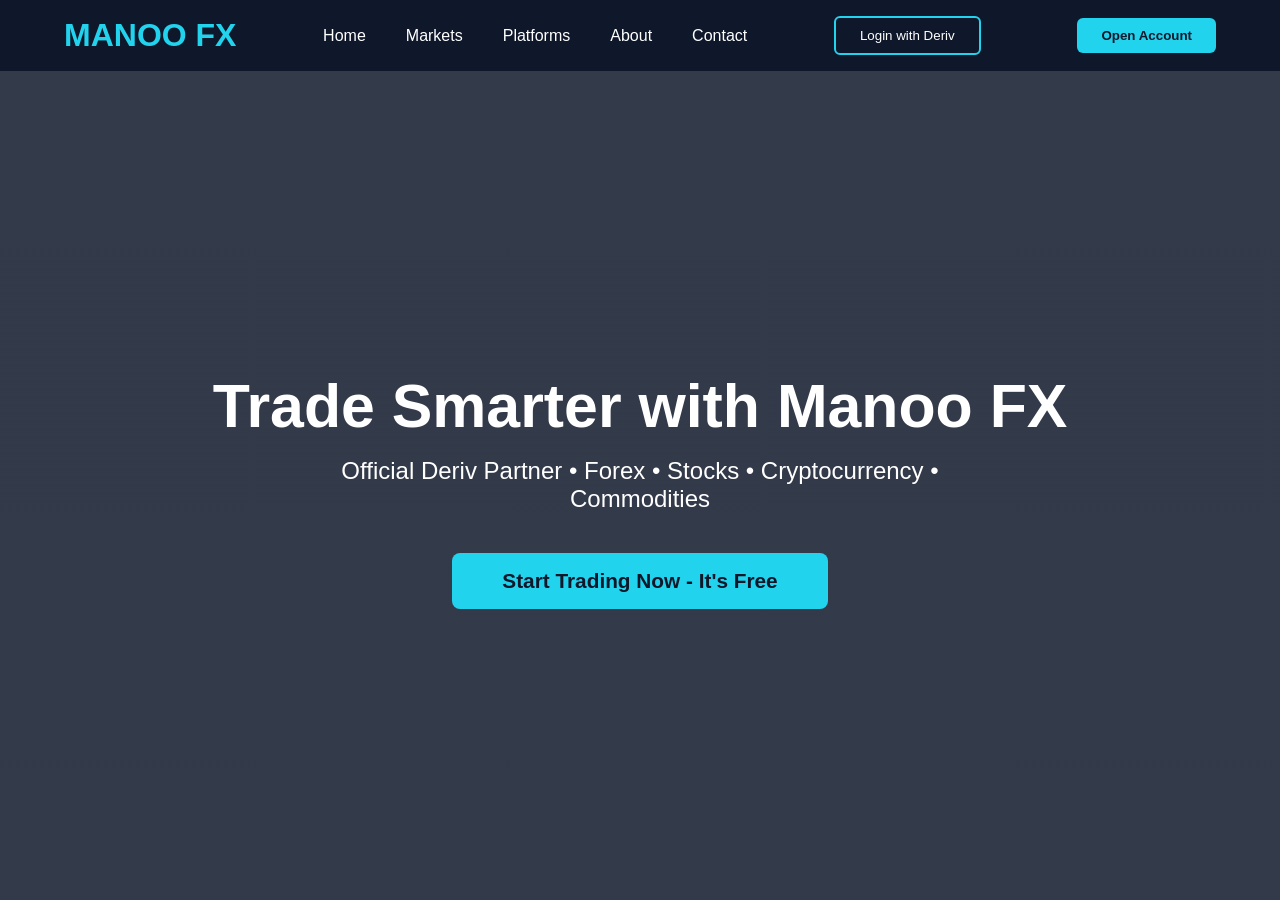
==== index.html @ 4ee718bc "Add files via upload" ====
<!DOCTYPE html>
<html lang="en">
<head>
    <meta charset="UTF-8">
    <meta name="viewport" content="width=device-width, initial-scale=1.0">
    <title>Manoo FX - Trade with Confidence</title>
    <link rel="stylesheet" href="style.css">
</head>
<body>
    
    <!-- HEADER -->
    <header>
        <nav>
            <div class="logo">MANOO FX</div>
            <ul>
                <li>Home</li>
                <li>Markets</li>
                <li>Platforms</li>
                <li>About</li>
                <li>Contact</li>
            </ul>
            <!-- Login Button -->
<a href="https://oauth.deriv.com/oauth2/authorize?app_id=33NyIprKo3XAhtN4o99wt&redirect_uri=https://manoo-fx.netlify.app/dashboard.html" target="_blank">
    <button class="btn-login">Login with Deriv</button>
</a>
            <a href="https://www.deriv.com/signup/" target="_blank">
                <button class="btn-signup">Open Account</button>
            </a>
        </nav>
    </header>

    <!-- HERO SECTION -->
    <section class="hero">
        <h1>Trade Smarter with Manoo FX</h1>
        <p>Official Deriv Partner • Forex • Stocks • Cryptocurrency • Commodities</p>
    <a href="dashboard.html">
         <button class="btn-main">Start Trading Now - It's Free</button>
    </a>
    </section>

</body>
</html>
---- style.css ----
* {
    margin: 0;
    padding: 0;
    box-sizing: border-box;
}

body {
    font-family: 'Segoe UI', Tahoma, Geneva, Verdana, sans-serif;
}

header {
    background-color: #0f172a;
    padding: 1rem 5%;
    color: white;
    position: fixed;
    width: 100%;
    top: 0;
    z-index: 100;
}

nav {
    display: flex;
    align-items: center;
    justify-content: space-between;
    max-width: 1200px;
    margin: 0 auto;
}

.logo {
    font-size: 2rem;
    font-weight: bold;
    color: #22d3ee;
}

nav ul {
    display: flex;
    list-style: none;
    gap: 2.5rem;
}

nav li {
    cursor: pointer;
    font-weight: 500;
}

.btn-login {
    background: transparent;
    color: white;
    border: 2px solid #22d3ee;
    padding: 10px 24px;
    border-radius: 6px;
    cursor: pointer;
    margin-right: 10px;
}

.btn-signup {
    background: #22d3ee;
    color: #0f172a;
    border: none;
    padding: 10px 24px;
    border-radius: 6px;
    cursor: pointer;
    font-weight: bold;
}

/* Hero */
.hero {
    background: linear-gradient(rgba(15, 23, 42, 0.85), rgba(15, 23, 42, 0.85)), 
                url('https://source.unsplash.com/random/1920x1080/?finance,trading') center/cover no-repeat;
    height: 100vh;
    display: flex;
    flex-direction: column;
    justify-content: center;
    align-items: center;
    text-align: center;
    color: white;
    padding-top: 80px;
}

.hero h1 {
    font-size: 3.8rem;
    margin-bottom: 1rem;
}

.hero p {
    font-size: 1.5rem;
    max-width: 700px;
    margin-bottom: 2.5rem;
}

.btn-main {
    background: #22d3ee;
    color: #0f172a;
    font-size: 1.3rem;
    padding: 16px 50px;
    border: none;
    border-radius: 8px;
    cursor: pointer;
    font-weight: bold;
}
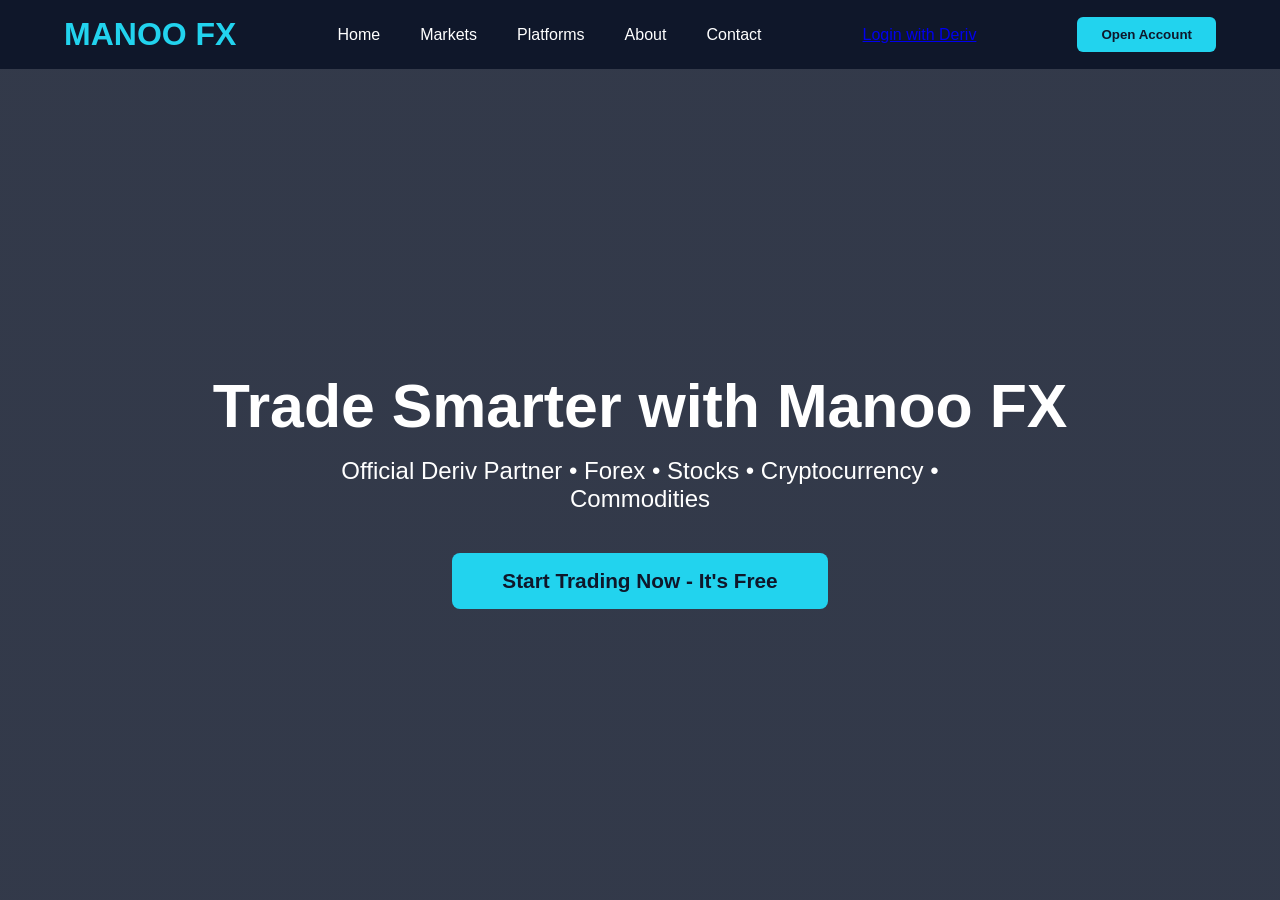
==== commit dec1f0ef: "Update index.html" ====
--- a/index.html
+++ b/index.html
@@ -20,9 +20,8 @@
                 <li>Contact</li>
             </ul>
             <!-- Login Button -->
-<a href="https://oauth.deriv.com/oauth2/authorize?app_id=33NyIprKo3XAhtN4o99wt&redirect_uri=https://manoo-fx.netlify.app/dashboard.html" target="_blank">
-    <button class="btn-login">Login with Deriv</button>
-</a>
+  <a href="#" id="deriv-login-btn">Login with Deriv</a>
+<script src="oauth.js"></script>
             <a href="https://www.deriv.com/signup/" target="_blank">
                 <button class="btn-signup">Open Account</button>
             </a>
@@ -39,4 +38,4 @@
     </section>
 
 </body>
-</html>+</html>
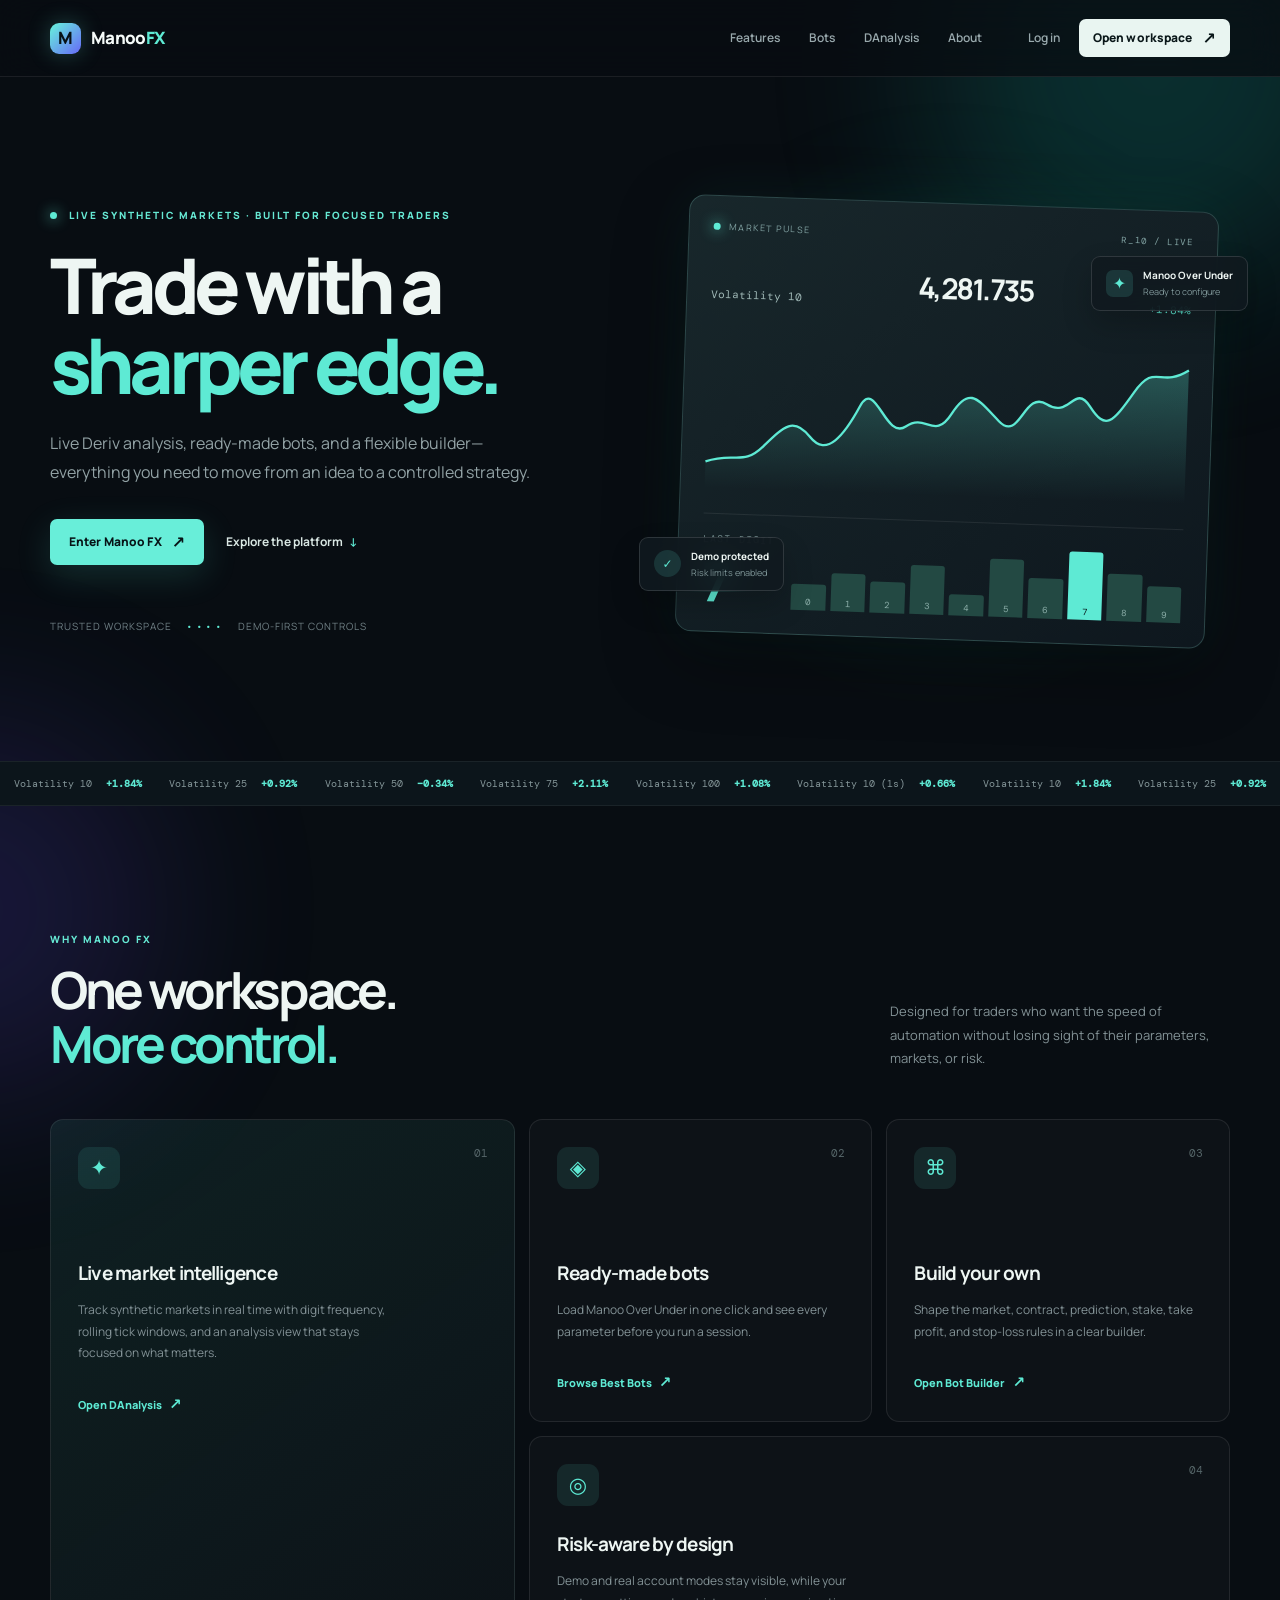
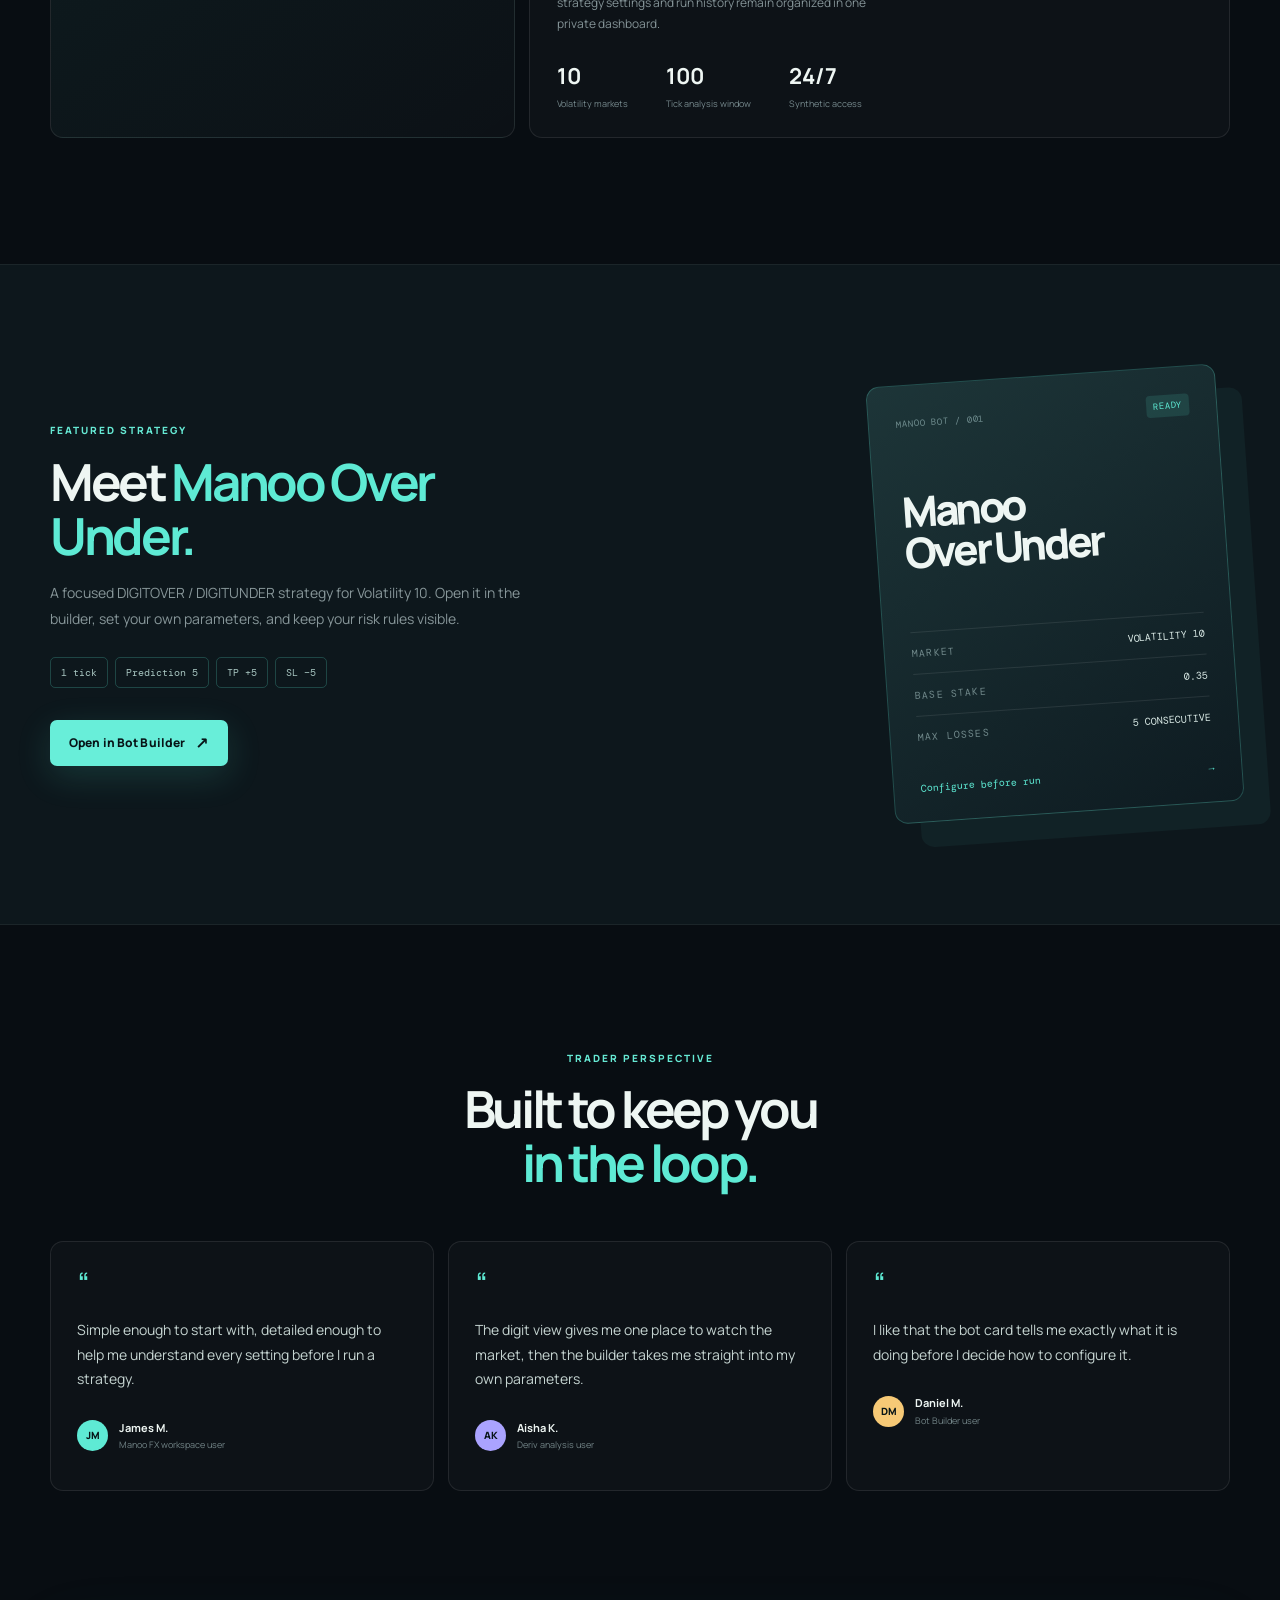
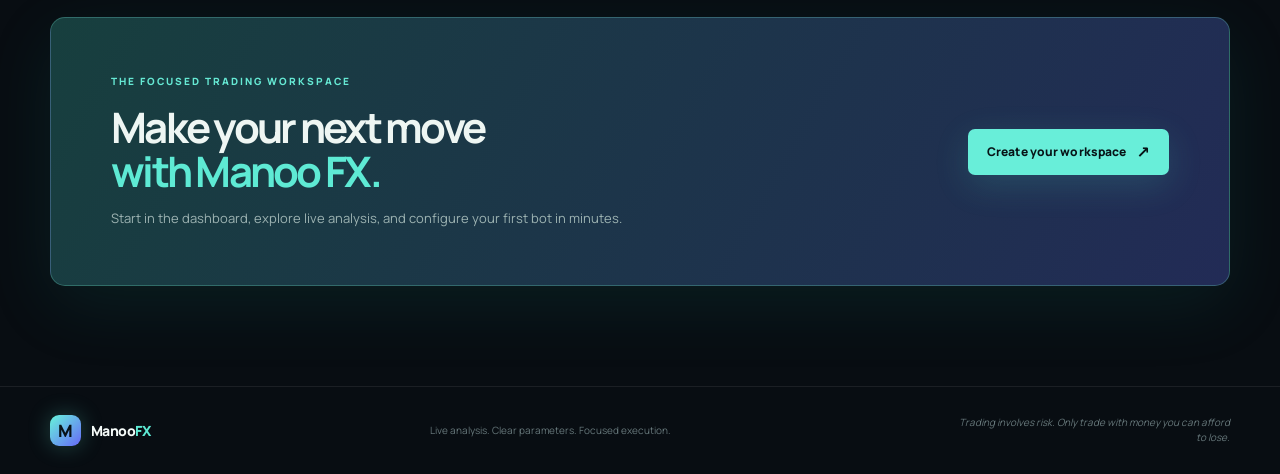
==== commit 1cd1ad88: "Redesign Manoo FX landing page" ====
--- a/index.html
+++ b/index.html
@@ -1,41 +1,60 @@
-<!DOCTYPE html>
-<html lang="en">
-<head>
-    <meta charset="UTF-8">
-    <meta name="viewport" content="width=device-width, initial-scale=1.0">
-    <title>Manoo FX - Trade with Confidence</title>
-    <link rel="stylesheet" href="style.css">
-</head>
-<body>
-    
-    <!-- HEADER -->
-    <header>
-        <nav>
-            <div class="logo">MANOO FX</div>
-            <ul>
-                <li>Home</li>
-                <li>Markets</li>
-                <li>Platforms</li>
-                <li>About</li>
-                <li>Contact</li>
-            </ul>
-            <!-- Login Button -->
-  <a href="#" id="deriv-login-btn">Login with Deriv</a>
-<script src="oauth.js"></script>
-            <a href="https://www.deriv.com/signup/" target="_blank">
-                <button class="btn-signup">Open Account</button>
-            </a>
-        </nav>
-    </header>
-
-    <!-- HERO SECTION -->
-    <section class="hero">
-        <h1>Trade Smarter with Manoo FX</h1>
-        <p>Official Deriv Partner • Forex • Stocks • Cryptocurrency • Commodities</p>
-    <a href="dashboard.html">
-         <button class="btn-main">Start Trading Now - It's Free</button>
-    </a>
-    </section>
-
-</body>
-</html>
+<!doctype html>
+<html lang="en">
+<head>
+  <meta charset="UTF-8">
+  <meta name="viewport" content="width=device-width, initial-scale=1">
+  <meta name="description" content="Manoo FX — live Deriv analysis, ready-made bots, and a focused bot builder workspace.">
+  <title>Manoo FX — Trade with a sharper edge</title>
+  <link rel="preconnect" href="https://fonts.googleapis.com">
+  <link rel="preconnect" href="https://fonts.gstatic.com" crossorigin>
+  <link href="https://fonts.googleapis.com/css2?family=DM+Mono:wght@400;500&family=Manrope:wght@400;500;600;700;800&display=swap" rel="stylesheet">
+  <link rel="stylesheet" href="style.css">
+</head>
+<body>
+  <div class="ambient ambient-one"></div><div class="ambient ambient-two"></div>
+  <header class="site-header">
+    <nav class="nav shell" aria-label="Main navigation">
+      <a class="brand" href="index.html"><span class="brand-mark">M</span><span>Manoo<span class="brand-accent">FX</span></span></a>
+      <div class="nav-links"><a href="#features">Features</a><a href="#bots">Bots</a><a href="#analysis">DAnalysis</a><a href="#about">About</a></div>
+      <div class="nav-actions"><a class="login-link" id="deriv-login-btn" href="#">Log in</a><a class="button button-small" href="dashboard.html">Open workspace <span>↗</span></a></div>
+      <button class="menu-toggle" aria-label="Open menu">☰</button>
+    </nav>
+  </header>
+
+  <main>
+    <section class="hero shell">
+      <div class="hero-copy">
+        <div class="eyebrow"><span class="pulse"></span> Live synthetic markets · built for focused traders</div>
+        <h1>Trade with a<br><span>sharper edge.</span></h1>
+        <p class="hero-lede">Live Deriv analysis, ready-made bots, and a flexible builder—everything you need to move from an idea to a controlled strategy.</p>
+        <div class="hero-actions"><a class="button button-primary" href="dashboard.html">Enter Manoo FX <span>↗</span></a><a class="text-link" href="#features">Explore the platform <span>↓</span></a></div>
+        <div class="trust-row"><span>Trusted workspace</span><span class="trust-dots">••••</span><span>Demo-first controls</span></div>
+      </div>
+      <div class="hero-visual" aria-label="Manoo FX market preview">
+        <div class="visual-glow"></div>
+        <div class="terminal-card">
+          <div class="terminal-top"><div><span class="live-dot"></span><span>MARKET PULSE</span></div><span class="mono">R_10 / LIVE</span></div>
+          <div class="terminal-price"><span class="mono">Volatility 10</span><strong>4,281.735</strong><span class="positive">+1.84%</span></div>
+          <svg class="sparkline" viewBox="0 0 620 190" role="img" aria-label="Live market chart"><defs><linearGradient id="area" x1="0" x2="0" y1="0" y2="1"><stop offset="0" stop-color="#5eead4" stop-opacity=".28"/><stop offset="1" stop-color="#5eead4" stop-opacity="0"/></linearGradient></defs><path d="M0 156 C38 142 48 161 74 134 S112 94 134 120 S178 116 197 78 S231 121 257 102 S294 120 316 83 S349 64 377 91 S408 49 438 67 S473 38 494 68 S523 89 550 48 S582 42 620 17 V190 H0Z" fill="url(#area)"/><path d="M0 156 C38 142 48 161 74 134 S112 94 134 120 S178 116 197 78 S231 121 257 102 S294 120 316 83 S349 64 377 91 S408 49 438 67 S473 38 494 68 S523 89 550 48 S582 42 620 17" fill="none" stroke="#5eead4" stroke-width="3"/></svg>
+          <div class="digit-panel"><div><span class="label">LAST DIGIT</span><b>7</b></div><div class="digit-bars"><span style="height:35%">0</span><span style="height:52%">1</span><span style="height:42%">2</span><span style="height:66%">3</span><span style="height:28%">4</span><span style="height:78%">5</span><span style="height:54%">6</span><span class="active" style="height:92%">7</span><span style="height:64%">8</span><span style="height:48%">9</span></div></div>
+        </div>
+        <div class="float-chip chip-top"><span class="chip-icon">✦</span><span><b>Manoo Over Under</b><small>Ready to configure</small></span></div>
+        <div class="float-chip chip-bottom"><span class="green-check">✓</span><span><b>Demo protected</b><small>Risk limits enabled</small></span></div>
+      </div>
+    </section>
+
+    <div class="ticker"><div class="ticker-track"><span>Volatility 10 <b>+1.84%</b></span><span>Volatility 25 <b>+0.92%</b></span><span>Volatility 50 <b>−0.34%</b></span><span>Volatility 75 <b>+2.11%</b></span><span>Volatility 100 <b>+1.08%</b></span><span>Volatility 10 (1s) <b>+0.66%</b></span><span>Volatility 10 <b>+1.84%</b></span><span>Volatility 25 <b>+0.92%</b></span></div></div>
+
+    <section class="section shell" id="features"><div class="section-heading"><div><div class="eyebrow">Why Manoo FX</div><h2>One workspace.<br><span>More control.</span></h2></div><p>Designed for traders who want the speed of automation without losing sight of their parameters, markets, or risk.</p></div><div class="feature-grid"><article class="feature-card feature-large"><span class="number">01</span><div class="feature-icon">✦</div><h3>Live market intelligence</h3><p>Track synthetic markets in real time with digit frequency, rolling tick windows, and an analysis view that stays focused on what matters.</p><a href="dashboard.html#danalysis">Open DAnalysis <span>↗</span></a></article><article class="feature-card"><span class="number">02</span><div class="feature-icon">◈</div><h3>Ready-made bots</h3><p>Load Manoo Over Under in one click and see every parameter before you run a session.</p><a href="dashboard.html#best-bots">Browse Best Bots <span>↗</span></a></article><article class="feature-card"><span class="number">03</span><div class="feature-icon">⌘</div><h3>Build your own</h3><p>Shape the market, contract, prediction, stake, take profit, and stop-loss rules in a clear builder.</p><a href="dashboard.html#bot-builder">Open Bot Builder <span>↗</span></a></article><article class="feature-card feature-wide"><span class="number">04</span><div class="feature-icon">◎</div><h3>Risk-aware by design</h3><p>Demo and real account modes stay visible, while your strategy settings and run history remain organized in one private dashboard.</p><div class="mini-stats"><span><b>10</b><small>Volatility markets</small></span><span><b>100</b><small>Tick analysis window</small></span><span><b>24/7</b><small>Synthetic access</small></span></div></article></div></section>
+
+    <section class="dark-band" id="bots"><div class="shell bot-showcase"><div class="bot-copy"><div class="eyebrow">Featured strategy</div><h2>Meet <span>Manoo Over Under.</span></h2><p>A focused DIGITOVER / DIGITUNDER strategy for Volatility 10. Open it in the builder, set your own parameters, and keep your risk rules visible.</p><div class="bot-pills"><span>1 tick</span><span>Prediction 5</span><span>TP +5</span><span>SL −5</span></div><a class="button button-primary" href="dashboard.html#best-bots">Open in Bot Builder <span>↗</span></a></div><div class="bot-ticket"><div class="ticket-head"><span>MANOO BOT / 001</span><span class="status-pill">READY</span></div><div class="ticket-name">Manoo<br>Over Under</div><div class="ticket-row"><span>MARKET</span><b>VOLATILITY 10</b></div><div class="ticket-row"><span>BASE STAKE</span><b>0.35</b></div><div class="ticket-row"><span>MAX LOSSES</span><b>5 CONSECUTIVE</b></div><div class="ticket-footer"><span>Configure before run</span><span>→</span></div></div></div></section>
+
+    <section class="section shell" id="analysis"><div class="quote-heading"><div class="eyebrow">Trader perspective</div><h2>Built to keep you<br><span>in the loop.</span></h2></div><div class="quote-grid"><blockquote><div class="quote-mark">“</div><p>Simple enough to start with, detailed enough to help me understand every setting before I run a strategy.</p><footer><span class="avatar">JM</span><span><b>James M.</b><small>Manoo FX workspace user</small></span></footer></blockquote><blockquote><div class="quote-mark">“</div><p>The digit view gives me one place to watch the market, then the builder takes me straight into my own parameters.</p><footer><span class="avatar avatar-purple">AK</span><span><b>Aisha K.</b><small>Deriv analysis user</small></span></footer></blockquote><blockquote><div class="quote-mark">“</div><p>I like that the bot card tells me exactly what it is doing before I decide how to configure it.</p><footer><span class="avatar avatar-amber">DM</span><span><b>Daniel M.</b><small>Bot Builder user</small></span></footer></blockquote></div></section>
+
+    <section class="cta-section shell" id="about"><div class="cta-card"><div><div class="eyebrow">The focused trading workspace</div><h2>Make your next move<br><span>with Manoo FX.</span></h2><p>Start in the dashboard, explore live analysis, and configure your first bot in minutes.</p></div><a class="button button-primary" href="dashboard.html">Create your workspace <span>↗</span></a></div></section>
+  </main>
+  <footer class="site-footer"><div class="shell footer-inner"><a class="brand" href="index.html"><span class="brand-mark">M</span><span>Manoo<span class="brand-accent">FX</span></span></a><p>Live analysis. Clear parameters. Focused execution.</p><span class="footer-note">Trading involves risk. Only trade with money you can afford to lose.</span></div></footer>
+  <script src="oauth.js"></script>
+  <script>document.querySelector('.menu-toggle')?.addEventListener('click',()=>document.querySelector('.nav-links')?.classList.toggle('open'));</script>
+</body>
+</html>
--- a/style.css
+++ b/style.css
@@ -1,100 +1,2 @@
-* {
-    margin: 0;
-    padding: 0;
-    box-sizing: border-box;
-}
-
-body {
-    font-family: 'Segoe UI', Tahoma, Geneva, Verdana, sans-serif;
-}
-
-header {
-    background-color: #0f172a;
-    padding: 1rem 5%;
-    color: white;
-    position: fixed;
-    width: 100%;
-    top: 0;
-    z-index: 100;
-}
-
-nav {
-    display: flex;
-    align-items: center;
-    justify-content: space-between;
-    max-width: 1200px;
-    margin: 0 auto;
-}
-
-.logo {
-    font-size: 2rem;
-    font-weight: bold;
-    color: #22d3ee;
-}
-
-nav ul {
-    display: flex;
-    list-style: none;
-    gap: 2.5rem;
-}
-
-nav li {
-    cursor: pointer;
-    font-weight: 500;
-}
-
-.btn-login {
-    background: transparent;
-    color: white;
-    border: 2px solid #22d3ee;
-    padding: 10px 24px;
-    border-radius: 6px;
-    cursor: pointer;
-    margin-right: 10px;
-}
-
-.btn-signup {
-    background: #22d3ee;
-    color: #0f172a;
-    border: none;
-    padding: 10px 24px;
-    border-radius: 6px;
-    cursor: pointer;
-    font-weight: bold;
-}
-
-/* Hero */
-.hero {
-    background: linear-gradient(rgba(15, 23, 42, 0.85), rgba(15, 23, 42, 0.85)), 
-                url('https://source.unsplash.com/random/1920x1080/?finance,trading') center/cover no-repeat;
-    height: 100vh;
-    display: flex;
-    flex-direction: column;
-    justify-content: center;
-    align-items: center;
-    text-align: center;
-    color: white;
-    padding-top: 80px;
-}
-
-.hero h1 {
-    font-size: 3.8rem;
-    margin-bottom: 1rem;
-}
-
-.hero p {
-    font-size: 1.5rem;
-    max-width: 700px;
-    margin-bottom: 2.5rem;
-}
-
-.btn-main {
-    background: #22d3ee;
-    color: #0f172a;
-    font-size: 1.3rem;
-    padding: 16px 50px;
-    border: none;
-    border-radius: 8px;
-    cursor: pointer;
-    font-weight: bold;
-}+*{box-sizing:border-box;margin:0;padding:0}html{scroll-behavior:smooth}body{background:#080d12;color:#eef6f3;font-family:Manrope,system-ui,sans-serif;line-height:1.5;overflow-x:hidden}.shell{width:min(1180px,calc(100% - 48px));margin:0 auto}.ambient{position:fixed;border-radius:50%;filter:blur(90px);pointer-events:none;opacity:.18;z-index:-1}.ambient-one{width:450px;height:450px;top:-160px;right:-100px;background:#16c9b3}.ambient-two{width:380px;height:380px;top:720px;left:-220px;background:#6548e8}.site-header{position:relative;z-index:5;border-bottom:1px solid rgba(255,255,255,.08);background:rgba(8,13,18,.76);backdrop-filter:blur(18px)}.nav{height:76px;display:flex;align-items:center;justify-content:space-between;gap:28px}.brand{display:flex;align-items:center;gap:10px;color:#f5fbf9;text-decoration:none;font-size:17px;font-weight:800;letter-spacing:-.04em}.brand-mark{display:grid;place-items:center;width:31px;height:31px;border-radius:9px;background:linear-gradient(135deg,#67f4db,#6769f8);color:#081217;font-size:17px;font-weight:800;box-shadow:0 0 22px rgba(103,244,219,.25)}.brand-accent{color:#5eead4}.nav-links{display:flex;align-items:center;gap:29px;margin-left:auto;margin-right:18px}.nav-links a,.login-link{color:#99a9ad;text-decoration:none;font-size:12px;font-weight:600;transition:color .2s}.nav-links a:hover,.login-link:hover{color:#fff}.nav-actions{display:flex;align-items:center;gap:19px}.button{display:inline-flex;align-items:center;justify-content:center;gap:10px;border-radius:7px;padding:14px 19px;text-decoration:none;font-size:12px;font-weight:800;letter-spacing:.01em;transition:transform .2s,background .2s,box-shadow .2s}.button:hover{transform:translateY(-2px)}.button span{font-size:16px;line-height:0}.button-small{padding:10px 14px;background:#e9f5f1;color:#0a1719}.button-primary{background:#68eed9;color:#071417;box-shadow:0 10px 35px rgba(72,225,196,.16)}.button-primary:hover{background:#8af5e4;box-shadow:0 14px 38px rgba(72,225,196,.24)}.menu-toggle{display:none;border:0;background:none;color:#fff;font-size:20px}.hero{display:grid;grid-template-columns:1fr 1fr;align-items:center;gap:46px;padding-top:94px;padding-bottom:90px;min-height:650px}.eyebrow{color:#66e9d4;text-transform:uppercase;letter-spacing:.2em;font-size:10px;font-weight:800}.pulse,.live-dot{display:inline-block;width:7px;height:7px;border-radius:50%;background:#5eead4;box-shadow:0 0 14px #5eead4;margin-right:8px}.hero h1{font-size:clamp(44px,6vw,78px);line-height:1.04;letter-spacing:-.075em;margin:22px 0 24px;font-weight:800}.hero h1 span,h2 span{color:#5eead4}.hero-lede{max-width:510px;color:#92a2a5;font-size:16px;line-height:1.8}.hero-actions{display:flex;align-items:center;gap:22px;margin-top:32px}.text-link{color:#d9e7e3;text-decoration:none;font-size:12px;font-weight:700}.text-link span{color:#5eead4;padding-left:4px}.trust-row{display:flex;align-items:center;gap:14px;margin-top:54px;color:#718186;font-size:10px;text-transform:uppercase;letter-spacing:.1em}.trust-dots{color:#5eead4;letter-spacing:.25em}.hero-visual{position:relative;min-height:500px;display:grid;place-items:center}.visual-glow{position:absolute;width:350px;height:350px;border-radius:50%;background:#38cdb5;filter:blur(90px);opacity:.13}.terminal-card{position:relative;width:min(100%,530px);padding:24px;border-radius:16px;background:linear-gradient(145deg,#18272b,#0e171e);border:1px solid rgba(161,255,235,.18);box-shadow:0 25px 70px rgba(0,0,0,.38),0 0 60px rgba(71,224,197,.07);transform:rotate(2deg)}.terminal-top,.terminal-price,.ticket-head,.ticket-row,.ticket-footer{display:flex;align-items:center;justify-content:space-between}.terminal-top{font-size:9px;letter-spacing:.17em;color:#83a4a4}.mono{font-family:'DM Mono',monospace}.terminal-price{margin-top:25px;align-items:flex-end}.terminal-price .mono{font-size:11px;color:#a0b9b7}.terminal-price strong{font-size:29px;letter-spacing:-.06em}.positive{color:#5eead4;font-family:'DM Mono',monospace;font-size:11px}.sparkline{width:100%;height:185px;margin-top:20px;overflow:visible}.digit-panel{display:flex;align-items:flex-end;justify-content:space-between;gap:18px;padding-top:18px;border-top:1px solid rgba(255,255,255,.08)}.digit-panel .label,.ticket-row span{display:block;color:#71898b;font:10px 'DM Mono',monospace;letter-spacing:.12em}.digit-panel b{display:block;color:#5eead4;font-size:54px;line-height:1;margin-top:8px}.digit-bars{display:flex;align-items:flex-end;gap:5px;height:74px;flex:1}.digit-bars span{display:flex;align-items:flex-end;justify-content:center;width:10%;padding-bottom:2px;border-radius:3px 3px 0 0;background:#234943;color:#8dafaa;font:9px 'DM Mono',monospace}.digit-bars .active{background:#5eead4;color:#071417}.float-chip{position:absolute;display:flex;align-items:center;gap:10px;padding:11px 14px;border:1px solid rgba(255,255,255,.13);background:rgba(16,26,31,.88);backdrop-filter:blur(14px);border-radius:9px;box-shadow:0 14px 30px rgba(0,0,0,.2)}.chip-top{top:85px;right:-18px}.chip-bottom{bottom:80px;left:-24px}.float-chip b,.float-chip small{display:block}.float-chip b{font-size:10px}.float-chip small{color:#7f9698;font-size:9px;margin-top:2px}.chip-icon,.green-check{display:grid;place-items:center;width:27px;height:27px;border-radius:7px;background:rgba(94,234,212,.14);color:#5eead4}.green-check{border-radius:50%;font-size:12px}.ticker{overflow:hidden;border-top:1px solid rgba(255,255,255,.06);border-bottom:1px solid rgba(255,255,255,.06);background:#0c151b}.ticker-track{display:flex;justify-content:space-around;min-width:1120px;padding:15px 0;color:#849598;font:10px 'DM Mono',monospace}.ticker b{color:#5eead4;margin-left:8px}.section{padding:126px 0}.section-heading{display:flex;justify-content:space-between;align-items:end;gap:40px;margin-bottom:48px}.section-heading h2,.quote-heading h2,.cta-card h2{font-size:clamp(36px,4vw,54px);line-height:1.05;letter-spacing:-.065em;margin-top:16px}.section-heading>p{max-width:340px;color:#839296;font-size:13px;line-height:1.8}.feature-grid{display:grid;grid-template-columns:1.15fr .85fr .85fr;gap:14px}.feature-card{position:relative;min-height:290px;padding:27px;border:1px solid rgba(255,255,255,.09);border-radius:13px;background:rgba(255,255,255,.025);transition:transform .25s,border-color .25s,background .25s}.feature-card:hover{transform:translateY(-4px);border-color:rgba(94,234,212,.32);background:rgba(94,234,212,.045)}.feature-large{grid-row:span 2;min-height:594px;background:linear-gradient(145deg,rgba(82,227,202,.09),rgba(255,255,255,.02))}.feature-wide{grid-column:span 2;min-height:290px}.number{position:absolute;top:26px;right:26px;color:#566669;font:11px 'DM Mono',monospace}.feature-icon{display:grid;place-items:center;width:42px;height:42px;border-radius:11px;background:rgba(94,234,212,.1);color:#5eead4;font-size:21px;margin-bottom:70px}.feature-card h3{font-size:19px;letter-spacing:-.04em}.feature-card p{max-width:320px;color:#839296;font-size:12px;line-height:1.8;margin-top:12px}.feature-card a{display:inline-block;margin-top:29px;color:#5eead4;text-decoration:none;font-size:11px;font-weight:800}.feature-card a span{font-size:15px;padding-left:5px}.feature-wide .feature-icon{margin-bottom:24px}.mini-stats{display:flex;gap:38px;margin-top:25px}.mini-stats b,.mini-stats small{display:block}.mini-stats b{font-size:22px;color:#eef6f3}.mini-stats small{font-size:9px;color:#76898d;margin-top:4px}.dark-band{background:#0d171c;border-top:1px solid rgba(255,255,255,.06);border-bottom:1px solid rgba(255,255,255,.06)}.bot-showcase{display:flex;justify-content:space-between;align-items:center;gap:60px;padding:110px 0}.bot-copy{max-width:530px}.bot-copy h2{font-size:clamp(38px,4vw,57px);line-height:1.05;letter-spacing:-.065em;margin:17px 0}.bot-copy>p{color:#879699;font-size:14px;line-height:1.85;max-width:470px}.bot-pills{display:flex;flex-wrap:wrap;gap:7px;margin:25px 0 32px}.bot-pills span{border:1px solid rgba(94,234,212,.22);border-radius:5px;padding:8px 10px;color:#a8c6c1;font:10px 'DM Mono',monospace}.bot-ticket{width:350px;min-height:380px;padding:27px;border-radius:13px;background:linear-gradient(150deg,#1d3538,#0e1b21);border:1px solid rgba(94,234,212,.23);box-shadow:25px 25px 0 rgba(94,234,212,.05);transform:rotate(-4deg)}.ticket-head{font:9px 'DM Mono',monospace;color:#6f8c8e;letter-spacing:.1em}.status-pill{padding:5px 7px;border-radius:4px;background:rgba(94,234,212,.12);color:#5eead4}.ticket-name{font-size:42px;font-weight:800;line-height:.98;letter-spacing:-.08em;margin:57px 0 58px}.ticket-row{padding:14px 0;border-top:1px solid rgba(255,255,255,.09)}.ticket-row b{font:10px 'DM Mono',monospace;color:#dcece8}.ticket-footer{margin-top:24px;color:#5eead4;font:10px 'DM Mono',monospace}.quote-heading{text-align:center}.quote-grid{display:grid;grid-template-columns:repeat(3,1fr);gap:14px;margin-top:52px}.quote-grid blockquote{min-height:250px;padding:26px;border:1px solid rgba(255,255,255,.09);border-radius:13px;background:rgba(255,255,255,.025)}.quote-mark{color:#5eead4;font-size:35px;line-height:1}.quote-grid p{font-size:14px;line-height:1.75;color:#c5d4d1;margin:15px 0 28px}.quote-grid footer{display:flex;align-items:center;gap:11px}.avatar{display:grid;place-items:center;width:31px;height:31px;border-radius:50%;background:#5eead4;color:#071417;font-size:10px;font-weight:800}.avatar-purple{background:#aaa3ff}.avatar-amber{background:#f6c976}.quote-grid footer b,.quote-grid footer small{display:block}.quote-grid footer b{font-size:11px}.quote-grid footer small{font-size:9px;color:#728487;margin-top:2px}.cta-section{padding-bottom:100px}.cta-card{display:flex;align-items:center;justify-content:space-between;gap:30px;padding:56px 60px;border-radius:15px;background:linear-gradient(120deg,#173f3e,#222b56);border:1px solid rgba(126,245,224,.25);box-shadow:0 20px 70px rgba(27,181,155,.1)}.cta-card h2{font-size:42px}.cta-card p{color:#9db3b2;font-size:13px;margin-top:16px}.site-footer{border-top:1px solid rgba(255,255,255,.08)}.footer-inner{display:flex;align-items:center;justify-content:space-between;gap:20px;padding:28px 0}.footer-inner p,.footer-note{font-size:10px;color:#66777a}.footer-note{max-width:280px;text-align:right;font-style:italic}.footer-inner>.brand{font-size:14px}
+@media(max-width:850px){.nav-links{display:none;position:absolute;top:76px;left:0;right:0;padding:18px 24px;background:#0b1319;border-bottom:1px solid rgba(255,255,255,.1);flex-direction:column;align-items:flex-start;margin:0}.nav-links.open{display:flex}.menu-toggle{display:block}.nav-actions .login-link{display:none}.hero{grid-template-columns:1fr;padding-top:70px}.hero-visual{min-height:410px}.section-heading,.bot-showcase,.cta-card{align-items:flex-start;flex-direction:column}.feature-grid{grid-template-columns:1fr 1fr}.feature-large{grid-row:auto;min-height:340px}.feature-wide{grid-column:span 2}.quote-grid{grid-template-columns:1fr}.bot-ticket{align-self:center}.cta-card{padding:40px}.footer-inner{flex-wrap:wrap}.footer-note{text-align:left}}@media(max-width:560px){.shell{width:min(100% - 32px,1180px)}.nav{height:68px}.nav-links{top:68px}.button-small{padding:9px 10px;font-size:10px}.hero{padding-top:58px;padding-bottom:65px;min-height:auto}.hero h1{font-size:51px}.hero-lede{font-size:14px}.hero-actions{align-items:flex-start;flex-direction:column;gap:18px}.trust-row{margin-top:36px;font-size:8px}.hero-visual{min-height:360px}.terminal-card{padding:17px;transform:none}.terminal-price strong{font-size:24px}.digit-panel b{font-size:44px}.chip-top{right:-4px;top:32px}.chip-bottom{left:-4px;bottom:25px}.float-chip{padding:8px 10px}.section{padding:82px 0}.section-heading h2,.quote-heading h2,.cta-card h2{font-size:38px}.feature-grid{grid-template-columns:1fr}.feature-wide{grid-column:auto}.feature-large{min-height:290px}.feature-icon{margin-bottom:45px}.mini-stats{gap:20px}.mini-stats b{font-size:18px}.bot-showcase{padding:78px 0}.bot-ticket{width:100%;min-height:340px}.ticket-name{font-size:38px;margin:44px 0}.cta-card{padding:32px 24px}.footer-inner{align-items:flex-start;flex-direction:column}.footer-note{max-width:100%}.ticker-track{justify-content:flex-start;gap:38px;padding-left:18px}.ticker-track span:nth-child(n+5){display:none}}
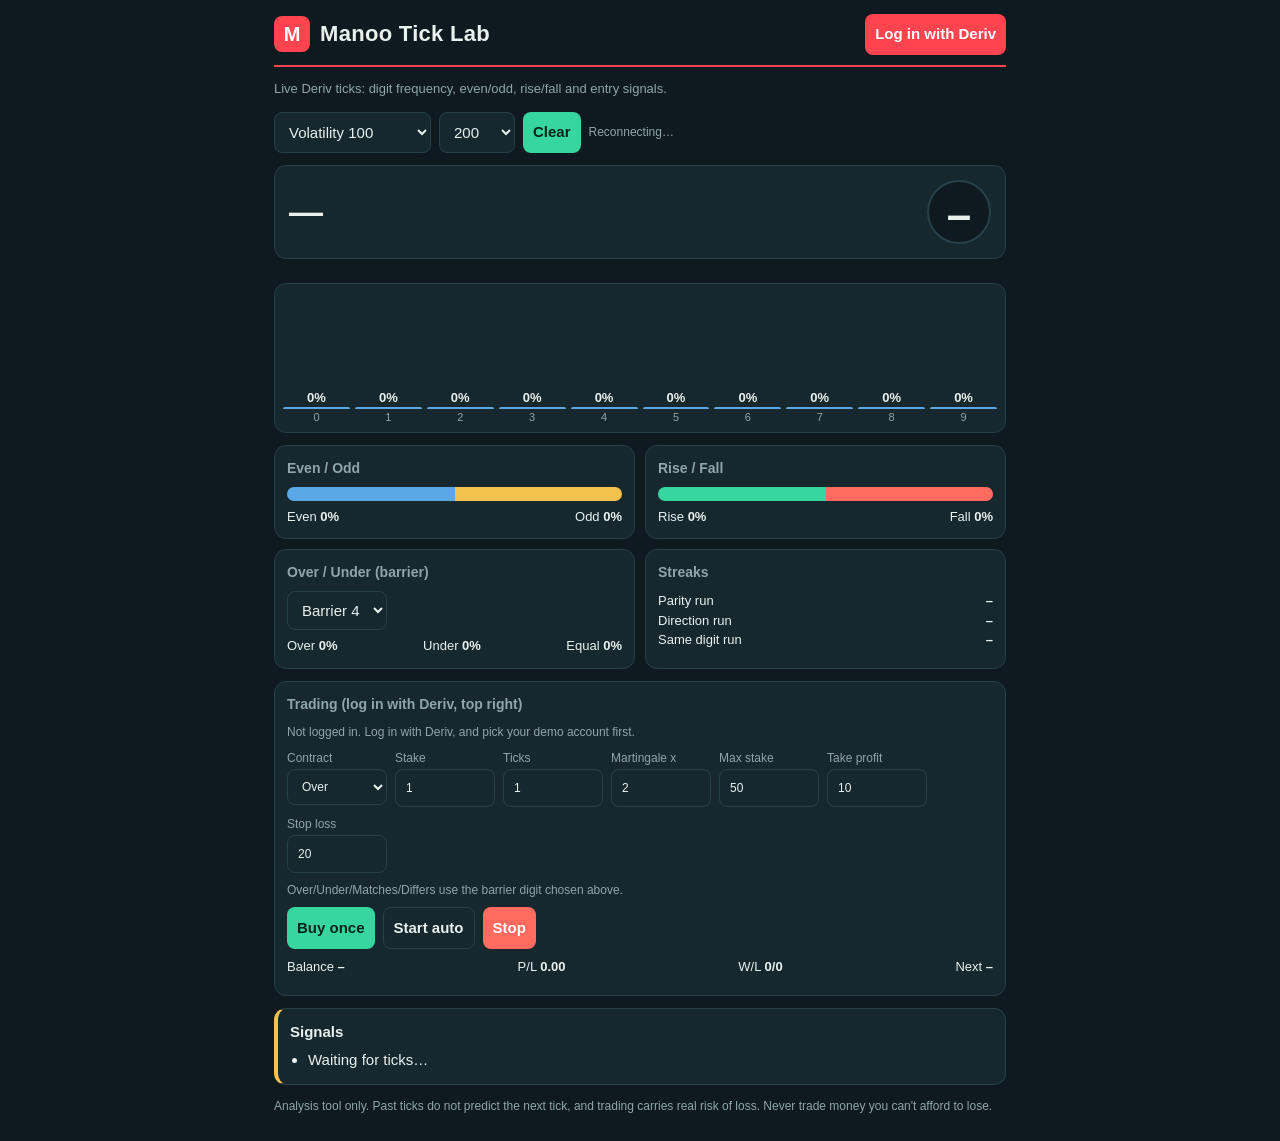
==== commit 4e60a33d: "Create index.html" ====
--- a/index.html
+++ b/index.html
@@ -1,60 +1,13 @@
-<!doctype html>
+<!DOCTYPE html>
 <html lang="en">
 <head>
-  <meta charset="UTF-8">
-  <meta name="viewport" content="width=device-width, initial-scale=1">
-  <meta name="description" content="Manoo FX — live Deriv analysis, ready-made bots, and a focused bot builder workspace.">
-  <title>Manoo FX — Trade with a sharper edge</title>
-  <link rel="preconnect" href="https://fonts.googleapis.com">
-  <link rel="preconnect" href="https://fonts.gstatic.com" crossorigin>
-  <link href="https://fonts.googleapis.com/css2?family=DM+Mono:wght@400;500&family=Manrope:wght@400;500;600;700;800&display=swap" rel="stylesheet">
-  <link rel="stylesheet" href="style.css">
+<meta charset="utf-8">
+<meta name="viewport" content="width=device-width, initial-scale=1">
+<title>Manoo Tick Lab</title>
+<meta http-equiv="refresh" content="0; url=/dashboard.html">
+<script>location.replace('/dashboard.html' + location.search + location.hash);</script>
 </head>
-<body>
-  <div class="ambient ambient-one"></div><div class="ambient ambient-two"></div>
-  <header class="site-header">
-    <nav class="nav shell" aria-label="Main navigation">
-      <a class="brand" href="index.html"><span class="brand-mark">M</span><span>Manoo<span class="brand-accent">FX</span></span></a>
-      <div class="nav-links"><a href="#features">Features</a><a href="#bots">Bots</a><a href="#analysis">DAnalysis</a><a href="#about">About</a></div>
-      <div class="nav-actions"><a class="login-link" id="deriv-login-btn" href="#">Log in</a><a class="button button-small" href="dashboard.html">Open workspace <span>↗</span></a></div>
-      <button class="menu-toggle" aria-label="Open menu">☰</button>
-    </nav>
-  </header>
-
-  <main>
-    <section class="hero shell">
-      <div class="hero-copy">
-        <div class="eyebrow"><span class="pulse"></span> Live synthetic markets · built for focused traders</div>
-        <h1>Trade with a<br><span>sharper edge.</span></h1>
-        <p class="hero-lede">Live Deriv analysis, ready-made bots, and a flexible builder—everything you need to move from an idea to a controlled strategy.</p>
-        <div class="hero-actions"><a class="button button-primary" href="dashboard.html">Enter Manoo FX <span>↗</span></a><a class="text-link" href="#features">Explore the platform <span>↓</span></a></div>
-        <div class="trust-row"><span>Trusted workspace</span><span class="trust-dots">••••</span><span>Demo-first controls</span></div>
-      </div>
-      <div class="hero-visual" aria-label="Manoo FX market preview">
-        <div class="visual-glow"></div>
-        <div class="terminal-card">
-          <div class="terminal-top"><div><span class="live-dot"></span><span>MARKET PULSE</span></div><span class="mono">R_10 / LIVE</span></div>
-          <div class="terminal-price"><span class="mono">Volatility 10</span><strong>4,281.735</strong><span class="positive">+1.84%</span></div>
-          <svg class="sparkline" viewBox="0 0 620 190" role="img" aria-label="Live market chart"><defs><linearGradient id="area" x1="0" x2="0" y1="0" y2="1"><stop offset="0" stop-color="#5eead4" stop-opacity=".28"/><stop offset="1" stop-color="#5eead4" stop-opacity="0"/></linearGradient></defs><path d="M0 156 C38 142 48 161 74 134 S112 94 134 120 S178 116 197 78 S231 121 257 102 S294 120 316 83 S349 64 377 91 S408 49 438 67 S473 38 494 68 S523 89 550 48 S582 42 620 17 V190 H0Z" fill="url(#area)"/><path d="M0 156 C38 142 48 161 74 134 S112 94 134 120 S178 116 197 78 S231 121 257 102 S294 120 316 83 S349 64 377 91 S408 49 438 67 S473 38 494 68 S523 89 550 48 S582 42 620 17" fill="none" stroke="#5eead4" stroke-width="3"/></svg>
-          <div class="digit-panel"><div><span class="label">LAST DIGIT</span><b>7</b></div><div class="digit-bars"><span style="height:35%">0</span><span style="height:52%">1</span><span style="height:42%">2</span><span style="height:66%">3</span><span style="height:28%">4</span><span style="height:78%">5</span><span style="height:54%">6</span><span class="active" style="height:92%">7</span><span style="height:64%">8</span><span style="height:48%">9</span></div></div>
-        </div>
-        <div class="float-chip chip-top"><span class="chip-icon">✦</span><span><b>Manoo Over Under</b><small>Ready to configure</small></span></div>
-        <div class="float-chip chip-bottom"><span class="green-check">✓</span><span><b>Demo protected</b><small>Risk limits enabled</small></span></div>
-      </div>
-    </section>
-
-    <div class="ticker"><div class="ticker-track"><span>Volatility 10 <b>+1.84%</b></span><span>Volatility 25 <b>+0.92%</b></span><span>Volatility 50 <b>−0.34%</b></span><span>Volatility 75 <b>+2.11%</b></span><span>Volatility 100 <b>+1.08%</b></span><span>Volatility 10 (1s) <b>+0.66%</b></span><span>Volatility 10 <b>+1.84%</b></span><span>Volatility 25 <b>+0.92%</b></span></div></div>
-
-    <section class="section shell" id="features"><div class="section-heading"><div><div class="eyebrow">Why Manoo FX</div><h2>One workspace.<br><span>More control.</span></h2></div><p>Designed for traders who want the speed of automation without losing sight of their parameters, markets, or risk.</p></div><div class="feature-grid"><article class="feature-card feature-large"><span class="number">01</span><div class="feature-icon">✦</div><h3>Live market intelligence</h3><p>Track synthetic markets in real time with digit frequency, rolling tick windows, and an analysis view that stays focused on what matters.</p><a href="dashboard.html#danalysis">Open DAnalysis <span>↗</span></a></article><article class="feature-card"><span class="number">02</span><div class="feature-icon">◈</div><h3>Ready-made bots</h3><p>Load Manoo Over Under in one click and see every parameter before you run a session.</p><a href="dashboard.html#best-bots">Browse Best Bots <span>↗</span></a></article><article class="feature-card"><span class="number">03</span><div class="feature-icon">⌘</div><h3>Build your own</h3><p>Shape the market, contract, prediction, stake, take profit, and stop-loss rules in a clear builder.</p><a href="dashboard.html#bot-builder">Open Bot Builder <span>↗</span></a></article><article class="feature-card feature-wide"><span class="number">04</span><div class="feature-icon">◎</div><h3>Risk-aware by design</h3><p>Demo and real account modes stay visible, while your strategy settings and run history remain organized in one private dashboard.</p><div class="mini-stats"><span><b>10</b><small>Volatility markets</small></span><span><b>100</b><small>Tick analysis window</small></span><span><b>24/7</b><small>Synthetic access</small></span></div></article></div></section>
-
-    <section class="dark-band" id="bots"><div class="shell bot-showcase"><div class="bot-copy"><div class="eyebrow">Featured strategy</div><h2>Meet <span>Manoo Over Under.</span></h2><p>A focused DIGITOVER / DIGITUNDER strategy for Volatility 10. Open it in the builder, set your own parameters, and keep your risk rules visible.</p><div class="bot-pills"><span>1 tick</span><span>Prediction 5</span><span>TP +5</span><span>SL −5</span></div><a class="button button-primary" href="dashboard.html#best-bots">Open in Bot Builder <span>↗</span></a></div><div class="bot-ticket"><div class="ticket-head"><span>MANOO BOT / 001</span><span class="status-pill">READY</span></div><div class="ticket-name">Manoo<br>Over Under</div><div class="ticket-row"><span>MARKET</span><b>VOLATILITY 10</b></div><div class="ticket-row"><span>BASE STAKE</span><b>0.35</b></div><div class="ticket-row"><span>MAX LOSSES</span><b>5 CONSECUTIVE</b></div><div class="ticket-footer"><span>Configure before run</span><span>→</span></div></div></div></section>
-
-    <section class="section shell" id="analysis"><div class="quote-heading"><div class="eyebrow">Trader perspective</div><h2>Built to keep you<br><span>in the loop.</span></h2></div><div class="quote-grid"><blockquote><div class="quote-mark">“</div><p>Simple enough to start with, detailed enough to help me understand every setting before I run a strategy.</p><footer><span class="avatar">JM</span><span><b>James M.</b><small>Manoo FX workspace user</small></span></footer></blockquote><blockquote><div class="quote-mark">“</div><p>The digit view gives me one place to watch the market, then the builder takes me straight into my own parameters.</p><footer><span class="avatar avatar-purple">AK</span><span><b>Aisha K.</b><small>Deriv analysis user</small></span></footer></blockquote><blockquote><div class="quote-mark">“</div><p>I like that the bot card tells me exactly what it is doing before I decide how to configure it.</p><footer><span class="avatar avatar-amber">DM</span><span><b>Daniel M.</b><small>Bot Builder user</small></span></footer></blockquote></div></section>
-
-    <section class="cta-section shell" id="about"><div class="cta-card"><div><div class="eyebrow">The focused trading workspace</div><h2>Make your next move<br><span>with Manoo FX.</span></h2><p>Start in the dashboard, explore live analysis, and configure your first bot in minutes.</p></div><a class="button button-primary" href="dashboard.html">Create your workspace <span>↗</span></a></div></section>
-  </main>
-  <footer class="site-footer"><div class="shell footer-inner"><a class="brand" href="index.html"><span class="brand-mark">M</span><span>Manoo<span class="brand-accent">FX</span></span></a><p>Live analysis. Clear parameters. Focused execution.</p><span class="footer-note">Trading involves risk. Only trade with money you can afford to lose.</span></div></footer>
-  <script src="oauth.js"></script>
-  <script>document.querySelector('.menu-toggle')?.addEventListener('click',()=>document.querySelector('.nav-links')?.classList.toggle('open'));</script>
+<body style="background:#0e1a1f;color:#e8f1ee;font-family:sans-serif;padding:20px">
+<p>Opening Manoo Tick Lab… <a href="/dashboard.html" style="color:#ff444f">Tap here if nothing happens</a>.</p>
 </body>
 </html>
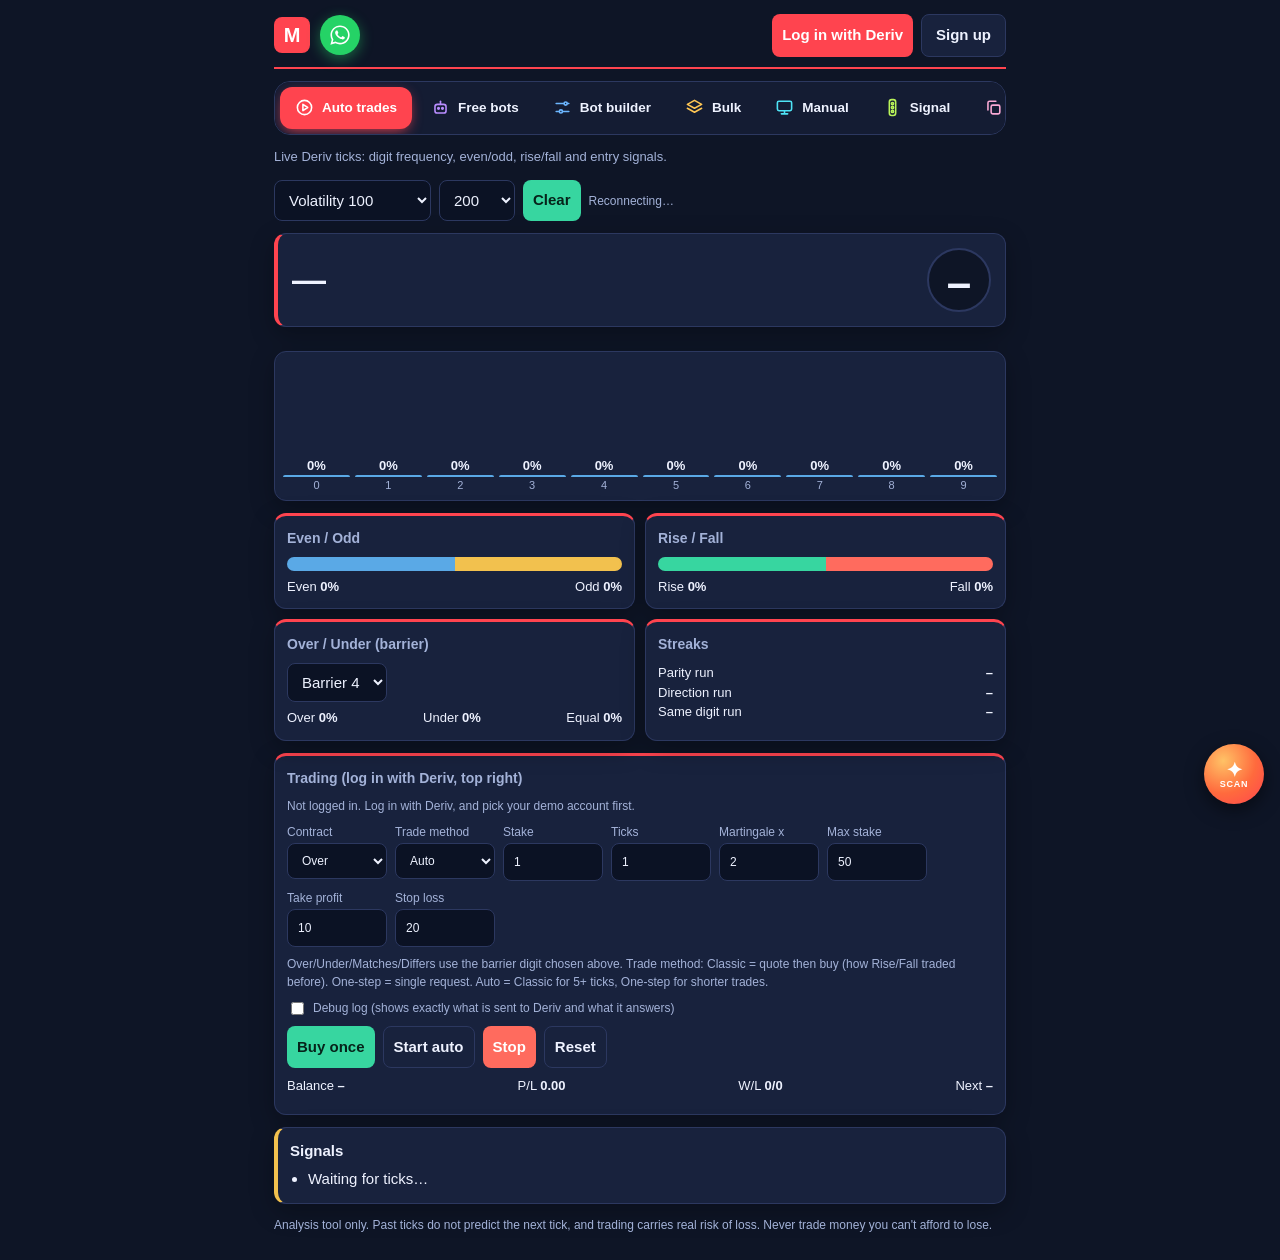
==== commit 1ec6b613: "Change title and body text in index.html" ====
--- a/index.html
+++ b/index.html
@@ -3,11 +3,11 @@
 <head>
 <meta charset="utf-8">
 <meta name="viewport" content="width=device-width, initial-scale=1">
-<title>Manoo Tick Lab</title>
+<title>Dashboard</title>
 <meta http-equiv="refresh" content="0; url=/dashboard.html">
 <script>location.replace('/dashboard.html' + location.search + location.hash);</script>
 </head>
-<body style="background:#0e1a1f;color:#e8f1ee;font-family:sans-serif;padding:20px">
-<p>Opening Manoo Tick Lab… <a href="/dashboard.html" style="color:#ff444f">Tap here if nothing happens</a>.</p>
+<body style="background:#0e1526;color:#e8f1ee;font-family:sans-serif;padding:20px">
+<p>Opening the dashboard… <a href="/dashboard.html" style="color:#ff444f">Tap here if nothing happens</a>.</p>
 </body>
 </html>
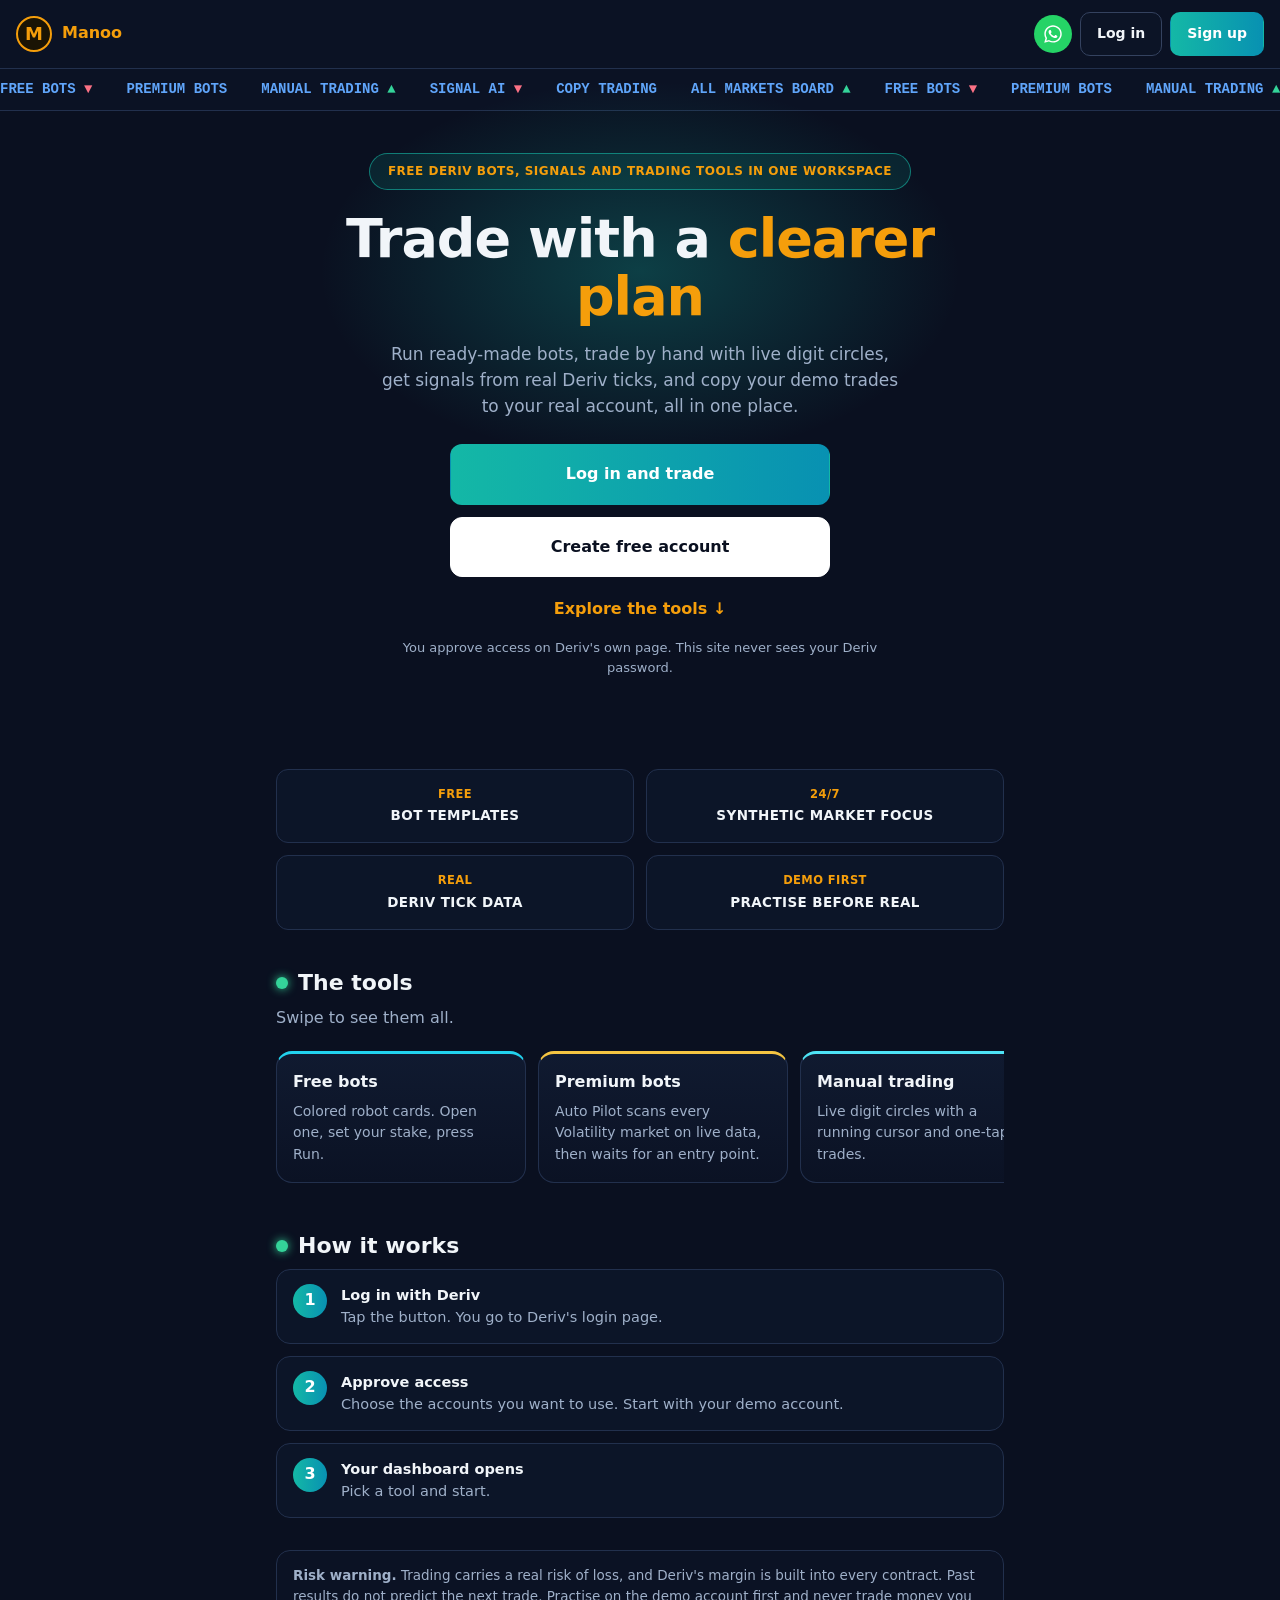
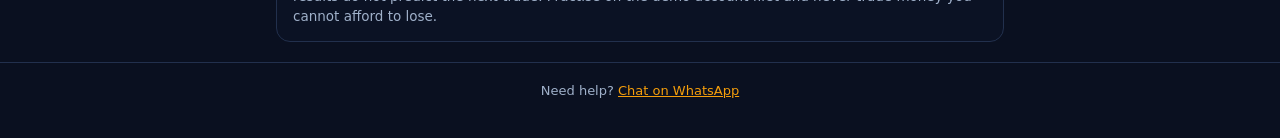
==== commit 0266f2e1: "Replace index.html and dashboard.html with updated versions" ====
--- a/index.html
+++ b/index.html
@@ -3,11 +3,142 @@
 <head>
 <meta charset="utf-8">
 <meta name="viewport" content="width=device-width, initial-scale=1">
-<title>Dashboard</title>
-<meta http-equiv="refresh" content="0; url=/dashboard.html">
-<script>location.replace('/dashboard.html' + location.search + location.hash);</script>
+<title>Deriv bots and trading tools</title>
+<style>
+:root{--bg:#0a1020;--panel:#121b30;--line:#22304d;--ink:#f1f5f9;--mute:#9fb0c9;--teal:#14b8a6;--teal2:#0891b2;--orange:#f59e0b}
+*{box-sizing:border-box}
+html{scroll-behavior:smooth}
+body{margin:0;background:var(--bg);color:var(--ink);font:16px/1.55 "Trebuchet MS",Verdana,system-ui,sans-serif}
+a{color:inherit}
+header{display:flex;align-items:center;justify-content:space-between;gap:10px;padding:12px 16px;border-bottom:1px solid var(--line);background:#0b1224}
+.brand{display:flex;align-items:center;gap:10px;font-weight:800;color:var(--orange);font-size:16px}
+.brand b{width:36px;height:36px;border-radius:50%;background:#1a1405;border:2px solid var(--orange);display:grid;place-items:center;color:var(--orange);font-size:18px}
+.hr{display:flex;align-items:center;gap:8px}
+.btn{display:inline-flex;align-items:center;justify-content:center;gap:8px;border-radius:10px;padding:10px 16px;font:inherit;font-weight:700;font-size:14px;cursor:pointer;text-decoration:none;border:1px solid #34425f;background:#0c1426;color:var(--ink)}
+.btn.t{background:linear-gradient(90deg,var(--teal),var(--teal2));border-color:transparent;color:#fff}
+.btn.w{background:#fff;color:#0a1020;border-color:#fff}
+.btn:focus-visible{outline:3px solid var(--orange);outline-offset:2px}
+.wa{width:38px;height:38px;border-radius:50%;background:#25d366;display:grid;place-items:center}
+.strip{background:#0b1224;border-bottom:1px solid var(--line);overflow:hidden;white-space:nowrap}
+.strip div{display:inline-flex;gap:34px;padding:10px 0;animation:mq 30s linear infinite;font-family:"Courier New",monospace;font-weight:700;font-size:14px;color:#60a5fa}
+.strip span:nth-child(3n)::after{content:" ▲";color:#34d399}.strip span:nth-child(3n+1)::after{content:" ▼";color:#fb7185}
+@keyframes mq{from{transform:translateX(0)}to{transform:translateX(-50%)}}
+.hero{position:relative;text-align:center;padding:42px 18px 36px;max-width:640px;margin:0 auto}
+.hero::before{content:"";position:absolute;inset:-30px 0 auto 0;height:380px;background:radial-gradient(closest-side,rgba(20,184,166,.28),transparent);pointer-events:none;z-index:0}
+.hero>*{position:relative;z-index:1}
+.pill{display:inline-block;padding:9px 18px;border-radius:30px;border:1px solid rgba(20,184,166,.6);background:rgba(20,184,166,.12);color:var(--orange);font-weight:800;font-size:12px;letter-spacing:.5px;text-transform:uppercase;line-height:1.4}
+.hero h1{font-size:clamp(36px,10vw,54px);line-height:1.08;margin:20px 0 14px;letter-spacing:-1px}
+.hero h1 em{font-style:normal;color:var(--orange)}
+.hero p{color:var(--mute);font-size:17px;margin:0 auto 24px;max-width:520px}
+.cta{display:grid;gap:12px;max-width:380px;margin:0 auto}
+.cta .btn{padding:17px;font-size:16px;border-radius:12px}
+.more{display:inline-block;margin-top:20px;color:var(--orange);font-weight:800;text-decoration:none}
+#msg{display:none;max-width:420px;margin:0 auto 16px;padding:10px 14px;border-radius:12px;background:#3a2a10;border:1px solid #8a6a1f;color:#ffd78a;font-size:14px}
+.sec{max-width:760px;margin:0 auto;padding:30px 16px 6px}
+.sec h2{margin:0 0 6px;font-size:22px;display:flex;align-items:center;gap:10px}.sec h2::before{content:"";width:12px;height:12px;border-radius:50%;background:#34d399;box-shadow:0 0 10px #34d399}
+.sec .sub{color:var(--mute);margin:0 0 16px}
+.tiles{display:grid;grid-template-columns:1fr 1fr;gap:12px}
+.tile{background:#0c1528;border:1px solid var(--line);border-radius:12px;padding:16px;text-align:center;font-weight:800;text-transform:uppercase;font-size:13.5px;letter-spacing:.4px}
+.tile small{display:block;color:var(--orange);font-size:11.5px;margin-bottom:2px}
+.cards{display:flex;gap:12px;overflow-x:auto;padding:4px 0 10px;scroll-snap-type:x mandatory;scrollbar-width:none}
+.cards::-webkit-scrollbar{display:none}
+.fc{flex:none;width:250px;scroll-snap-align:start;background:linear-gradient(180deg,#101a30,#0b1224);border:1px solid var(--line);border-top:3px solid var(--c);border-radius:16px;padding:16px}
+.fc h3{margin:0 0 6px;font-size:16px}.fc p{margin:0;color:var(--mute);font-size:14px}
+.steps{display:grid;gap:12px}
+.step{display:flex;gap:14px;background:#0c1528;border:1px solid var(--line);border-radius:14px;padding:14px 16px}
+.step i{flex:none;width:34px;height:34px;border-radius:50%;background:linear-gradient(90deg,var(--teal),var(--teal2));color:#fff;display:grid;place-items:center;font-style:normal;font-weight:800}
+.step p{margin:0;color:var(--mute);font-size:14.5px}.step b{display:block;color:var(--ink)}
+.risk{max-width:728px;margin:26px auto 8px;padding:14px 16px;border-radius:14px;border:1px solid var(--line);background:#0b1224;color:var(--mute);font-size:13.5px}
+footer{text-align:center;color:var(--mute);font-size:13px;padding:18px 18px 36px;border-top:1px solid var(--line);margin-top:20px}
+@media(prefers-reduced-motion:reduce){.strip div{animation:none;flex-wrap:wrap;white-space:normal}html{scroll-behavior:auto}}
+</style>
 </head>
-<body style="background:#0e1526;color:#e8f1ee;font-family:sans-serif;padding:20px">
-<p>Opening the dashboard… <a href="/dashboard.html" style="color:#ff444f">Tap here if nothing happens</a>.</p>
+<body>
+<header>
+  <div class="brand"><b>M</b>Manoo</div>
+  <div class="hr">
+    <a class="wa" href="https://wa.me/254769968830" target="_blank" rel="noopener noreferrer" aria-label="Chat on WhatsApp" title="Chat on WhatsApp"><svg viewBox="0 0 448 512" width="20" height="20" aria-hidden="true"><path fill="#fff" d="M380.9 97.1C339 55.1 283.2 32 223.9 32c-122.4 0-222 99.6-222 222 0 39.1 10.2 77.3 29.6 111L0 480l117.7-30.9c32.4 17.7 68.9 27 106.1 27h.1c122.3 0 224.1-99.6 224.1-222 0-59.3-25.2-115-67.1-157zm-157 341.6c-33.2 0-65.7-8.9-94-25.7l-6.7-4-69.8 18.3L72 359.2l-4.4-7c-18.5-29.4-28.2-63.3-28.2-98.2 0-101.7 82.8-184.5 184.6-184.5 49.3 0 95.6 19.2 130.4 54.1 34.8 34.9 56.2 81.2 56.1 130.5 0 101.8-84.9 184.6-186.6 184.6zm101.2-138.2c-5.5-2.8-32.8-16.2-37.9-18-5.1-1.9-8.8-2.8-12.5 2.8-3.7 5.6-14.3 18-17.6 21.8-3.2 3.7-6.5 4.2-12 1.4-32.6-16.3-54-29.1-75.5-66-5.7-9.8 5.7-9.1 16.3-30.3 1.8-3.7.9-6.9-.5-9.7-1.4-2.8-12.5-30.1-17.1-41.2-4.5-10.8-9.1-9.3-12.5-9.5-3.2-.2-6.9-.2-10.6-.2-3.7 0-9.7 1.4-14.8 6.9-5.1 5.6-19.4 19-19.4 46.3 0 27.3 19.9 53.7 22.6 57.4 2.8 3.7 39.1 59.7 94.8 83.8 35.2 15.2 49 16.5 66.6 13.9 10.7-1.6 32.8-13.4 37.4-26.4 4.6-13 4.6-24.1 3.2-26.4-1.3-2.5-5-3.9-10.5-6.6z"/></svg></a>
+    <button class="btn" id="loginTop" type="button">Log in</button>
+    <a class="btn t" href="https://t.deriv.link?t=ZMDRX7S994PX" target="_blank" rel="noopener noreferrer sponsored">Sign up</a>
+  </div>
+</header>
+
+<div class="strip" aria-hidden="true"><div>
+  <span>FREE BOTS</span><span>PREMIUM BOTS</span><span>MANUAL TRADING</span><span>SIGNAL AI</span><span>COPY TRADING</span><span>ALL MARKETS BOARD</span>
+  <span>FREE BOTS</span><span>PREMIUM BOTS</span><span>MANUAL TRADING</span><span>SIGNAL AI</span><span>COPY TRADING</span><span>ALL MARKETS BOARD</span>
+</div></div>
+
+<main>
+  <section class="hero">
+    <div id="msg" role="status"></div>
+    <span class="pill">Free Deriv bots, signals and trading tools in one workspace</span>
+    <h1>Trade with a <em>clearer plan</em></h1>
+    <p>Run ready-made bots, trade by hand with live digit circles, get signals from real Deriv ticks, and copy your demo trades to your real account, all in one place.</p>
+    <div class="cta">
+      <button class="btn t" id="loginMain" type="button">Log in and trade</button>
+      <a class="btn w" href="https://t.deriv.link?t=ZMDRX7S994PX" target="_blank" rel="noopener noreferrer sponsored">Create free account</a>
+    </div>
+    <a class="more" href="#tools">Explore the tools ↓</a>
+    <p style="font-size:13px;margin-top:16px">You approve access on Deriv's own page. This site never sees your Deriv password.</p>
+  </section>
+
+  <section class="sec">
+    <div class="tiles">
+      <div class="tile"><small>FREE</small>Bot templates</div>
+      <div class="tile"><small>24/7</small>Synthetic market focus</div>
+      <div class="tile"><small>REAL</small>Deriv tick data</div>
+      <div class="tile"><small>DEMO FIRST</small>Practise before real</div>
+    </div>
+  </section>
+
+  <section class="sec" id="tools">
+    <h2>The tools</h2>
+    <p class="sub">Swipe to see them all.</p>
+    <div class="cards">
+      <div class="fc" style="--c:#22d3ee"><h3>Free bots</h3><p>Colored robot cards. Open one, set your stake, press Run.</p></div>
+      <div class="fc" style="--c:#f5c542"><h3>Premium bots</h3><p>Auto Pilot scans every Volatility market on live data, then waits for an entry point.</p></div>
+      <div class="fc" style="--c:#4ee3f5"><h3>Manual trading</h3><p>Live digit circles with a running cursor and one-tap trades.</p></div>
+      <div class="fc" style="--c:#a3e635"><h3>Signal AI</h3><p>Scans markets, rings and blinks when a pattern stands out.</p></div>
+      <div class="fc" style="--c:#818cf8"><h3>All markets board</h3><p>Every Volatility index as live circle cards on one screen.</p></div>
+      <div class="fc" style="--c:#f472b6"><h3>Copy trading</h3><p>Mirror your demo trades on your real account with strict limits.</p></div>
+    </div>
+  </section>
+
+  <section class="sec">
+    <h2>How it works</h2>
+    <div class="steps">
+      <div class="step"><i>1</i><p><b>Log in with Deriv</b>Tap the button. You go to Deriv's login page.</p></div>
+      <div class="step"><i>2</i><p><b>Approve access</b>Choose the accounts you want to use. Start with your demo account.</p></div>
+      <div class="step"><i>3</i><p><b>Your dashboard opens</b>Pick a tool and start.</p></div>
+    </div>
+  </section>
+
+  <div class="risk"><b>Risk warning.</b> Trading carries a real risk of loss, and Deriv's margin is built into every contract. Past results do not predict the next trade. Practise on the demo account first and never trade money you cannot afford to lose.</div>
+</main>
+
+<footer>Need help? <a href="https://wa.me/254769968830" target="_blank" rel="noopener noreferrer" style="color:var(--orange)">Chat on WhatsApp</a></footer>
+
+<script>
+(function(){
+  var APP_ID='33NyIprKo3XAhtN4o99wt',REDIRECT='https://manoo-fx.vercel.app/dashboard.html',SCOPE='trade account_manage';
+  var authed=false;try{authed=!!sessionStorage.getItem('mtl_a')}catch(e){}
+  var msg=document.getElementById('msg'),q=new URLSearchParams(location.search);
+  if(q.get('expired')){msg.textContent='Your session ended. Please log in again.';msg.style.display='block'}
+  function b64(buf){return btoa(String.fromCharCode.apply(null,new Uint8Array(buf))).replace(/\+/g,'-').replace(/\//g,'_').replace(/=+$/,'')}
+  async function login(){
+    if(authed){location.href='/dashboard.html';return}
+    try{
+      var v=b64(crypto.getRandomValues(new Uint8Array(32))),ch=b64(await crypto.subtle.digest('SHA-256',new TextEncoder().encode(v))),state=crypto.randomUUID();
+      sessionStorage.setItem('mtl_v',v);sessionStorage.setItem('mtl_s',state);
+      var u=new URL('https://auth.deriv.com/oauth2/auth');
+      u.search=new URLSearchParams({response_type:'code',client_id:APP_ID,redirect_uri:REDIRECT,scope:SCOPE,state:state,code_challenge:ch,code_challenge_method:'S256'}).toString();
+      location.href=u.toString();
+    }catch(e){msg.textContent='Your browser blocked the secure login. Open this page over https and try again.';msg.style.display='block'}
+  }
+  var top=document.getElementById('loginTop'),main=document.getElementById('loginMain');
+  if(authed){top.textContent='Open dashboard';main.textContent='Open dashboard'}
+  top.onclick=login;main.onclick=login;
+})();
+</script>
 </body>
 </html>
